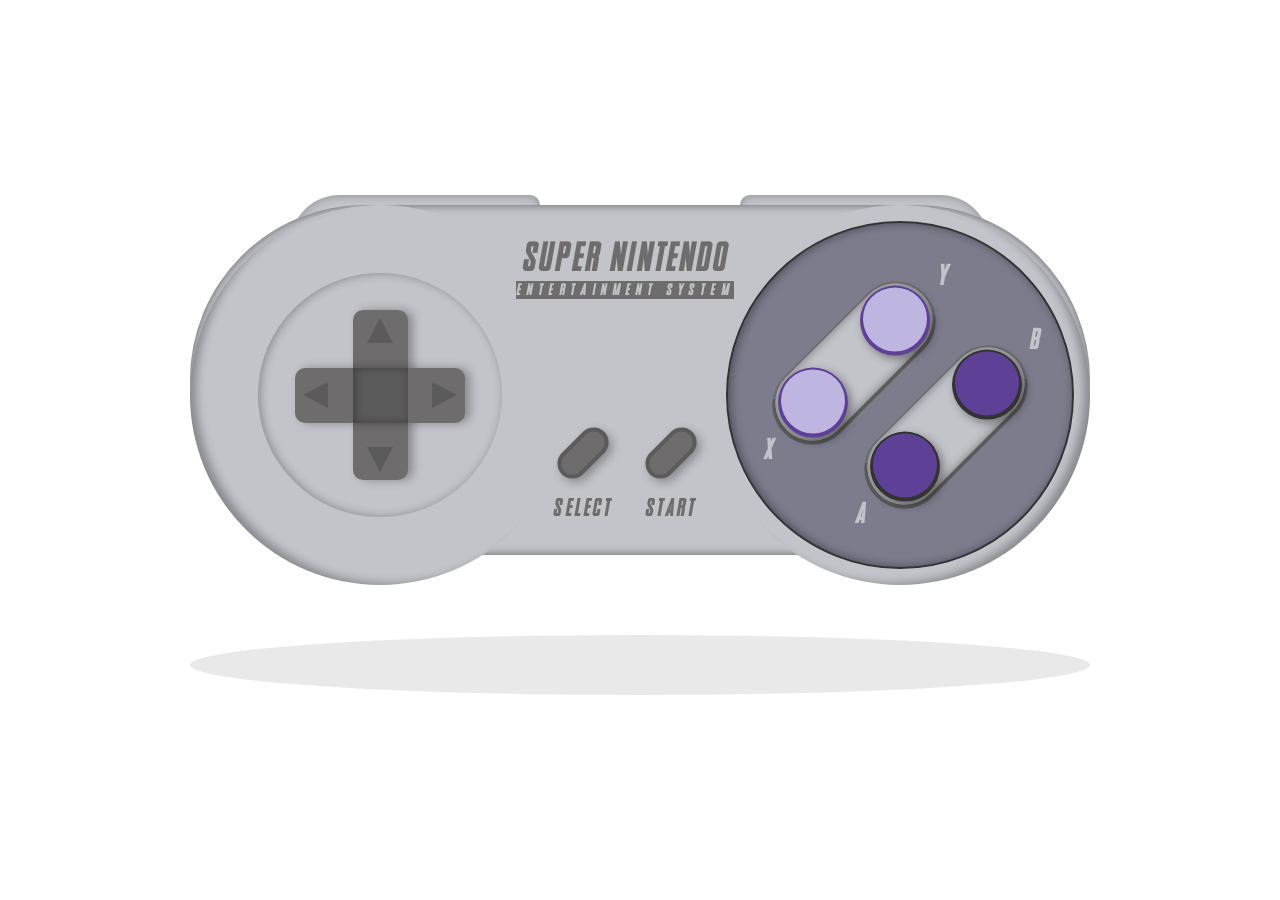
==== index.html @ cfde3da2 "first commit" ====
<!DOCTYPE html>
<html lang="en">
    <head>
        <meta charset="UTF-8" />
        <meta http-equiv="X-UA-Compatible" content="IE=edge" />
        <meta name="viewport" content="width=device-width, initial-scale=1.0" />
        <link rel="stylesheet" href="./css/global.css">
        <link rel="stylesheet" href="./css/joystick-top.css">
        <link rel="stylesheet" href="./css/left-hand.css">
        <link rel="stylesheet" href="./css/center.css">
        <link rel="stylesheet" href="./css//right-rand.css">
        <title>Document</title>
    </head>
    <body>
        <main>
            <div class="joystick">

                <section class="joystick__top">
                    <button class="top__button--l1"></button>
                    <button class="top__button--r1"></button>
                </section>

                <section class="joystick__front">
                    <aside class="left-hand">
                        <div class="directional">
                            <div class="row">
                                <button class="arrow-left"></button>
                                <span></span>
                                <button class="arrow-right"></button>
                            </div>

                            <div class="column">
                                <button class="arrow-up"></button>
                                <button class="arrow-down"></button>
                            </div>
                        </div>
                    </aside>

                    <section class="center">
                        <header>
                            <h1>SUPER NINTENDO</h1>
                            <p>entertainment system</p>
                        </header>

                        <section class="center__control">
                            <div class="control__button">
                                <button></button>
                                <span>select</span>
                            </div>
                            <div class="control__button">
                                <button></button>
                                <span>start</span>
                            </div>
                        </section>
                    </section>

                    <aside class="right-hand">
                        <div class="actions">
                            <div class="actions__buttons--group1">
                                <span>y</span>

                                <div class="actions__buttons">
                                    <button class="buttons__bt--y"></button>
                                    <button class="buttons__bt--x"></button>
                                </div>

                                <span>x</span>
                            </div>

                            <div class="actions__buttons--group2">
                                <span>b</span>

                                <div class="actions__buttons">
                                    <button class="buttons__bt--b"></button>
                                    <button class="buttons__bt--a"></button>
                                </div>

                                <span>a</span>
                            </div>
                        </div>
                    </aside>
                </section>
            </div>

            <div class="shadow"></div>
        </main>
    </body>
</html>
---- css/global.css ----
:root {
    --default: #c2c4ca;
    --gray: #5b5b5b;
    --gray-dark: #333333;
    --gray-low: #6e6c6c;
    --purple: #5e4197;
    --purple-low: #beb5e0;
    --purple-base: #7d7c8d;
    --shadow: 4px 2px 5px rgba(0, 0, 0, 0.5);
}

@font-face {
    font-family: "SNES";
    src: url("../fonts/SNES\ Italic.ttf");
}

* {
    box-sizing: border-box;

    margin: 0;
    padding: 0;
}

button {
    border: none;
}

main {
    font-family: 'SNES';
    color: var(--gray-low);

    height: 100vh;

    display: flex;
    align-items: center;
    justify-content: center;
    flex-direction: column;
    gap: 5rem;
}

.joystick {
    background-color: var(--default);
    width: 900px;
    height: 350px;
    
    border-radius: 200px;
    /* box-shadow: inset 0 -10px 10px -4px rgba(0, 0, 0, 0.3); */
    box-shadow: inset 0 0 10px rgba(0, 0, 0, 0.5);

    position: relative;
}

.left-hand,
.right-hand {
    background-color: var(--default);
    width: 380px;
    height: 380px;
    
    border-radius: 50%;
    /* box-shadow: 0 5px 10px rgba(0, 0, 0, 0.5); */

    padding: 1rem;

    display: flex;
    align-items: center;
    justify-content: center;
}

.shadow {
    background-color: #e9e9e9;
    width: 900px;
    height: 60px;

    border-radius: 70%;
}
---- css/joystick-top.css ----
.joystick__top {
    position: absolute;
    top: -10px;

    width: 100%;

    display: flex;
    justify-content: space-around;
}

.joystick__top button {
    background-color: var(--default);
    width: 250px;
    height: 50px;

    border: none;
    box-shadow: inset 0 0 10px rgba(0, 0, 0, 0.3);

    z-index: -1;
}

.joystick__top .top__button--l1 {
    border-radius: 100px 20px 0 0;
}

.top__button--r1 {
    border-radius: 20px 100px 0 0;
}

.joystick__front {
    display: flex;
    align-items: center;
    justify-content: space-between;

    border-radius: 300px;

    z-index: 2;
}
---- css/left-hand.css ----
.left-hand {
    box-shadow: inset 10px -5px 10px -4px rgba(0, 0, 0, 0.3);
}

.left-hand .directional {
    padding: 2rem;
    width: 70%;
    height: 70%;
    background-color: var(--default);

    border-radius: 50%;
    box-shadow: inset 2px 0 10px rgba(0, 0, 0, 0.3);

    display: flex;
    align-items: center;
    justify-content: center;
}

.directional .row,
.directional .column {
    position: absolute;

    background-color: var(--gray-low);
    
    border-radius: 10px;
    box-shadow: 5px 0 10px rgba(0, 0, 0, 0.3);

    display: flex;
    align-items: center;
    justify-content: space-between;
}

.directional .row {
    width: 170px;
    height: 55px;
    border-radius: 10px;
    
    padding: 0 0.5rem;
    
    z-index: 1;
}

.directional .column {
    width: 55px;
    height: 170px;
    
    padding: 0.5rem 0;

    flex-direction: column;
}

.arrow-left {
    border-top: 13px solid var(--gray-low);
    border-bottom: 13px solid var(--gray-low);
    border-right: 25px solid var(--gray);
}

.arrow-right {
    border-top: 13px solid var(--gray-low);
    border-bottom: 13px solid var(--gray-low);
    border-left: 25px solid var(--gray);
}

.row span {
    background-color: var(--gray);
    height: 100%;
    width: 55px;

    box-shadow: inset 2px 0 10px rgba(0, 0, 0, 0.3);
}

.arrow-up {
    border-left: 13px solid var(--gray-low);
    border-right: 13px solid var(--gray-low);
    border-bottom: 25px solid var(--gray);
}

.arrow-down {
    border-left: 13px solid var(--gray-low);
    border-right: 13px solid var(--gray-low);
    border-top: 25px solid var(--gray);
}

.arrow-down:hover {
    transform: scale(0.8);
}
---- css/center.css ----
.center {
    position: absolute;
    left: 35%;

    width: 240px;
    height: 320px;

    display: flex;
    flex-direction: column;
    align-items: center;
    justify-content: space-between;

}

.center header {
    text-align: center;
}

.center header h1 {
    font-size: 2.5rem;
    letter-spacing: 0.2rem;
}

.center header p {
    background-color: var(--gray-low);
    
    color: var(--default);
    font-weight: bold;
    letter-spacing: 0.4rem;
}

.center__control {
    width: 100%;
    height: 100px;

    margin-bottom: 2rem;

    display: flex;
    align-items: center;
    justify-content: center;
    gap: 2rem;
}

.control__button {
    display: flex;
    flex-direction: column;
    align-items: center;
    gap: 0.8rem;
}

.control__button button {
    background-color: var(--gray-low);
    width: 30px;
    height: 60px;

    border: 4px solid var(--gray);
    border-radius: 30px;
    box-shadow: 5px 0 10px rgba(0, 0, 0, 0.3);
    
    transform: rotate(45deg);
}

.control__button button:active {
    transform: rotate(45deg) scale(0.95);
}

.control__button span {
    font-size: 1.5rem;
    font-weight: bold;
    letter-spacing: 0.2rem;
}
---- css/right-rand.css ----
.right-hand {
    box-shadow: inset -10px -5px 10px -4px rgba(0, 0, 0, 0.3);
}

.right-hand .actions {
    background-color: var(--purple-base);
    width: 100%;
    height: 100%;

    border: 2px solid var(--gray-dark);
    border-radius: 50%;
    box-shadow: inset 2px 0 10px rgba(0, 0, 0, 0.4);

    padding: 2rem;

    display: flex;
    align-items: center;
    justify-content: space-around;

    position: relative;
}

.actions__buttons--group1,
.actions__buttons--group2 {
    width: 80px;
    height: 280px;

    display: flex;
    justify-content: center;
    align-items: center;
    flex-direction: column;

    transform: rotate(45deg);
}

.actions__buttons--group1 span,
.actions__buttons--group2 span {
    color: var(--default);
    font-size: 1.8rem;
    font-weight: bold;

    transform: rotate(-45deg);
}

.actions__buttons--group1 {
    position: absolute;
    top: 0;
    left: 25%;
}

.actions__buttons--group2 {
    position: absolute;
    bottom: 0;
    right: 25%;
}

.actions__buttons {
    background-color: var(--default);
    width: 100%;
    height: 80%;

    margin: 0.5rem;
    padding: 0.2rem;

    border: 2px solid var(--gray-low);
    border-bottom: 4px solid var(--gray);
    border-right: 4px solid var(--gray);
    box-shadow: inset 0 0 10px rgba(0, 0, 0, 0.4);
    border-radius: 100px;

    display: flex;
    justify-content: space-between;
    align-items: center;
    flex-direction: column;
}

.buttons__bt--y,
.buttons__bt--x,
.buttons__bt--b,
.buttons__bt--a {
    width: 70px;
    height: 70px;

    box-shadow: 5px 0 10px rgba(0, 0, 0, 0.4);
    border-radius: 50%;
}

.buttons__bt--y:active,
.buttons__bt--x:active,
.buttons__bt--b:active,
.buttons__bt--a:active {
    transform: scale(0.95);
}

.buttons__bt--y,
.buttons__bt--x {
    background-color: var(--purple-low);
    
    border: 2px solid var(--purple);
    border-bottom: 4px solid var(--purple);
    border-right: 4px solid var(--purple);
}

.buttons__bt--b,
.buttons__bt--a {
    background-color: var(--purple);
    
    border: 2px solid var(--gray-dark);
    border-bottom: 4px solid var(--gray-dark);
    border-right: 4px solid var(--gray-dark);
}
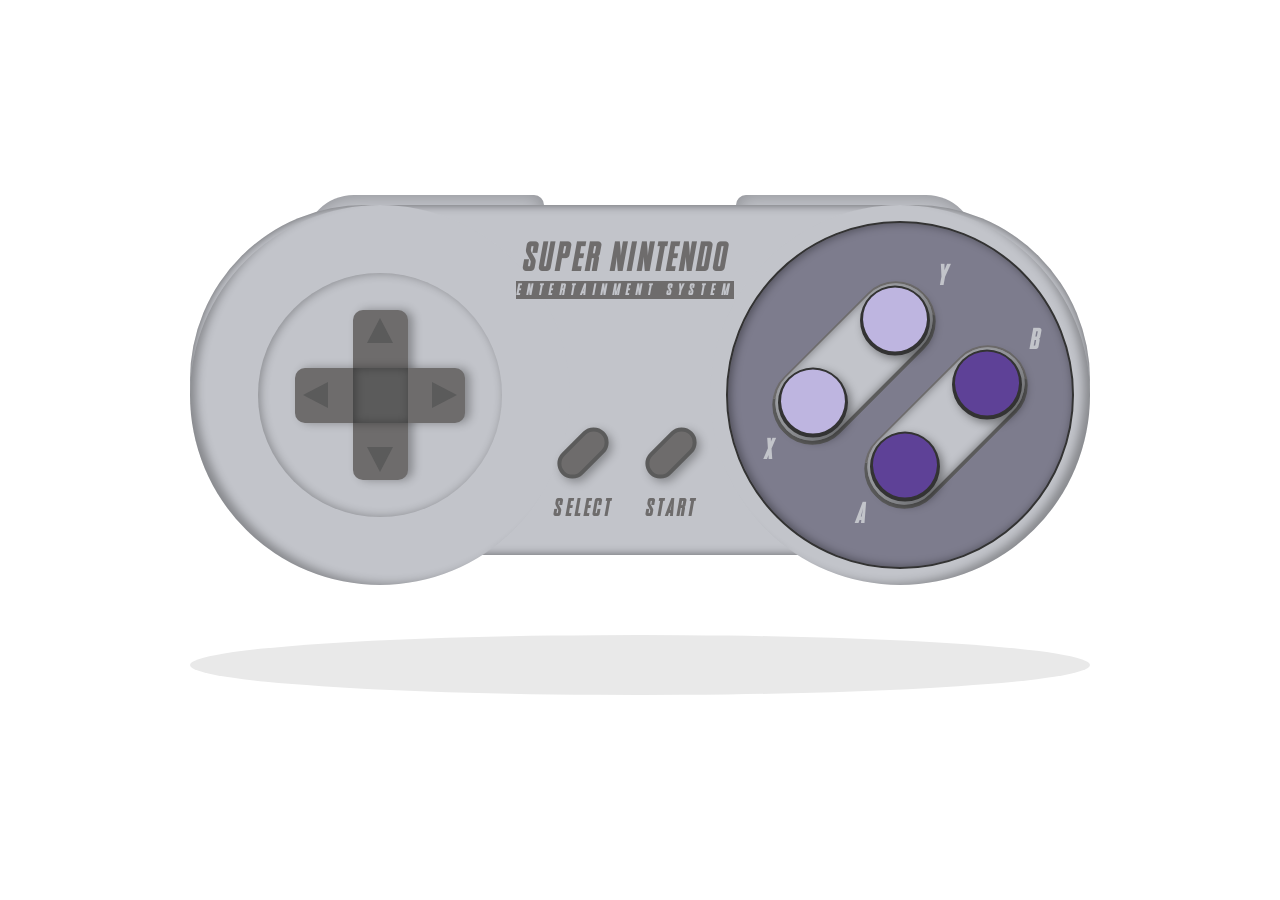
==== commit 808506aa: "update" ====
--- a/index.html
+++ b/index.html
@@ -81,7 +81,7 @@
                     </aside>
                 </section>
             </div>
-
+            
             <div class="shadow"></div>
         </main>
     </body>
--- a/css/joystick-top.css
+++ b/css/joystick-top.css
@@ -5,16 +5,17 @@
     width: 100%;
 
     display: flex;
-    justify-content: space-around;
+    justify-content: center;
+    gap: 12rem;
 }
 
 .joystick__top button {
     background-color: var(--default);
-    width: 250px;
+    width: 240px;
     height: 50px;
 
     border: none;
-    box-shadow: inset 0 0 10px rgba(0, 0, 0, 0.3);
+    box-shadow: inset 0 0 20px rgba(0, 0, 0, 0.3);
 
     z-index: -1;
 }
--- a/css/right-rand.css
+++ b/css/right-rand.css
@@ -96,9 +96,9 @@
 .buttons__bt--x {
     background-color: var(--purple-low);
     
-    border: 2px solid var(--purple);
-    border-bottom: 4px solid var(--purple);
-    border-right: 4px solid var(--purple);
+    border: 2px solid var(--gray-dark);
+    border-bottom: 4px solid var(--gray-dark);
+    border-right: 4px solid var(--gray-dark);
 }
 
 .buttons__bt--b,
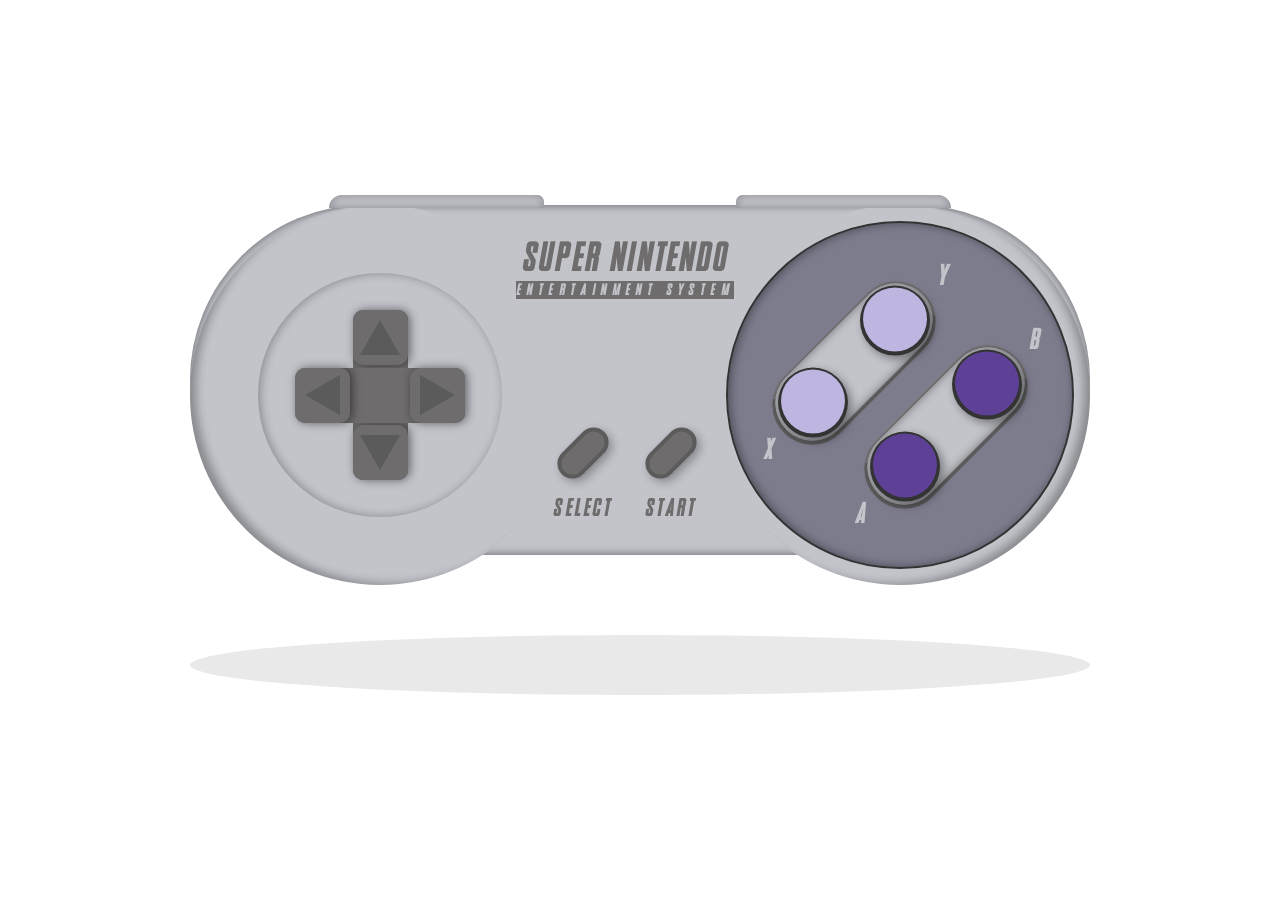
==== commit 6c7743f9: "update" ====
--- a/index.html
+++ b/index.html
@@ -24,14 +24,23 @@
                     <aside class="left-hand">
                         <div class="directional">
                             <div class="row">
-                                <button class="arrow-left"></button>
-                                <span></span>
-                                <button class="arrow-right"></button>
+                                <button class="bto__left">
+                                    <span class="arrow"></span>
+                                </button>
+
+                                <button class="bto__right">
+                                    <span class="arrow"></span>
+                                </button>
                             </div>
 
                             <div class="column">
-                                <button class="arrow-up"></button>
-                                <button class="arrow-down"></button>
+                                <button class="bto__up">
+                                    <span class="arrow"></span>
+                                </button>
+
+                                <button class="bto__down">
+                                    <span class="arrow"></span>
+                                </button>
                             </div>
                         </div>
                     </aside>
--- a/css/joystick-top.css
+++ b/css/joystick-top.css
@@ -11,21 +11,26 @@
 
 .joystick__top button {
     background-color: var(--default);
-    width: 240px;
-    height: 50px;
+    width: 215px;
+    height: 13px;
 
     border: none;
-    box-shadow: inset 0 0 20px rgba(0, 0, 0, 0.3);
+    box-shadow: inset 0 0 10px rgba(0, 0, 0, 0.3);
 
-    z-index: -1;
 }
 
-.joystick__top .top__button--l1 {
-    border-radius: 100px 20px 0 0;
+.top__button--l1 {
+    border-radius: 100px 50px 0 0;
 }
 
 .top__button--r1 {
-    border-radius: 20px 100px 0 0;
+    border-radius: 50px 100px 0 0;
+}
+
+.top__button--l1:active,
+.top__button--r1:active {
+    height: 10px;
+    margin-top: 3px;
 }
 
 .joystick__front {
--- a/css/left-hand.css
+++ b/css/left-hand.css
@@ -20,67 +20,72 @@
 .directional .column {
     position: absolute;
 
-    background-color: var(--gray-low);
-    
+    background-color: var(--gray-low);    
     border-radius: 10px;
-    box-shadow: 5px 0 10px rgba(0, 0, 0, 0.3);
 
     display: flex;
+    justify-content: space-between;
     align-items: center;
-    justify-content: space-between;
 }
 
 .directional .row {
     width: 170px;
     height: 55px;
-    border-radius: 10px;
-    
-    padding: 0 0.5rem;
-    
+
     z-index: 1;
 }
 
 .directional .column {
     width: 55px;
     height: 170px;
-    
-    padding: 0.5rem 0;
 
     flex-direction: column;
 }
 
-.arrow-left {
-    border-top: 13px solid var(--gray-low);
-    border-bottom: 13px solid var(--gray-low);
-    border-right: 25px solid var(--gray);
+.bto__left,
+.bto__right,
+.bto__up,
+.bto__down {
+    background-color: var(--gray-low);
+    width: 55px;
+    height: 55px;
+
+    border-radius: 10px;
+    box-shadow: 2px 0 10px rgba(0, 0, 0, 0.5);
+
+    display: flex;
+    align-items: center;
+    justify-content: center;
 }
 
-.arrow-right {
-    border-top: 13px solid var(--gray-low);
-    border-bottom: 13px solid var(--gray-low);
-    border-left: 25px solid var(--gray);
+.bto__left:active,
+.bto__right:active,
+.bto__up:active,
+.bto__down:active {
+    transform: scale(0.95);
+    border: 1px solid var(--gray-dark);
+} 
+
+.bto__left .arrow {
+    border-top: 20px solid var(--gray-low);
+    border-bottom: 20px solid var(--gray-low);
+    border-right: 35px solid var(--gray);
 }
 
-.row span {
-    background-color: var(--gray);
-    height: 100%;
-    width: 55px;
-
-    box-shadow: inset 2px 0 10px rgba(0, 0, 0, 0.3);
+.bto__right .arrow {
+    border-top: 20px solid var(--gray-low);
+    border-bottom: 20px solid var(--gray-low);
+    border-left: 35px solid var(--gray);
 }
 
-.arrow-up {
-    border-left: 13px solid var(--gray-low);
-    border-right: 13px solid var(--gray-low);
-    border-bottom: 25px solid var(--gray);
+.bto__up .arrow {
+    border-left: 20px solid var(--gray-low);
+    border-right: 20px solid var(--gray-low);
+    border-bottom: 35px solid var(--gray);
 }
 
-.arrow-down {
-    border-left: 13px solid var(--gray-low);
-    border-right: 13px solid var(--gray-low);
-    border-top: 25px solid var(--gray);
+.bto__down .arrow {
+    border-left: 20px solid var(--gray-low);
+    border-right: 20px solid var(--gray-low);
+    border-top: 35px solid var(--gray);
 }
-
-.arrow-down:hover {
-    transform: scale(0.8);
-}
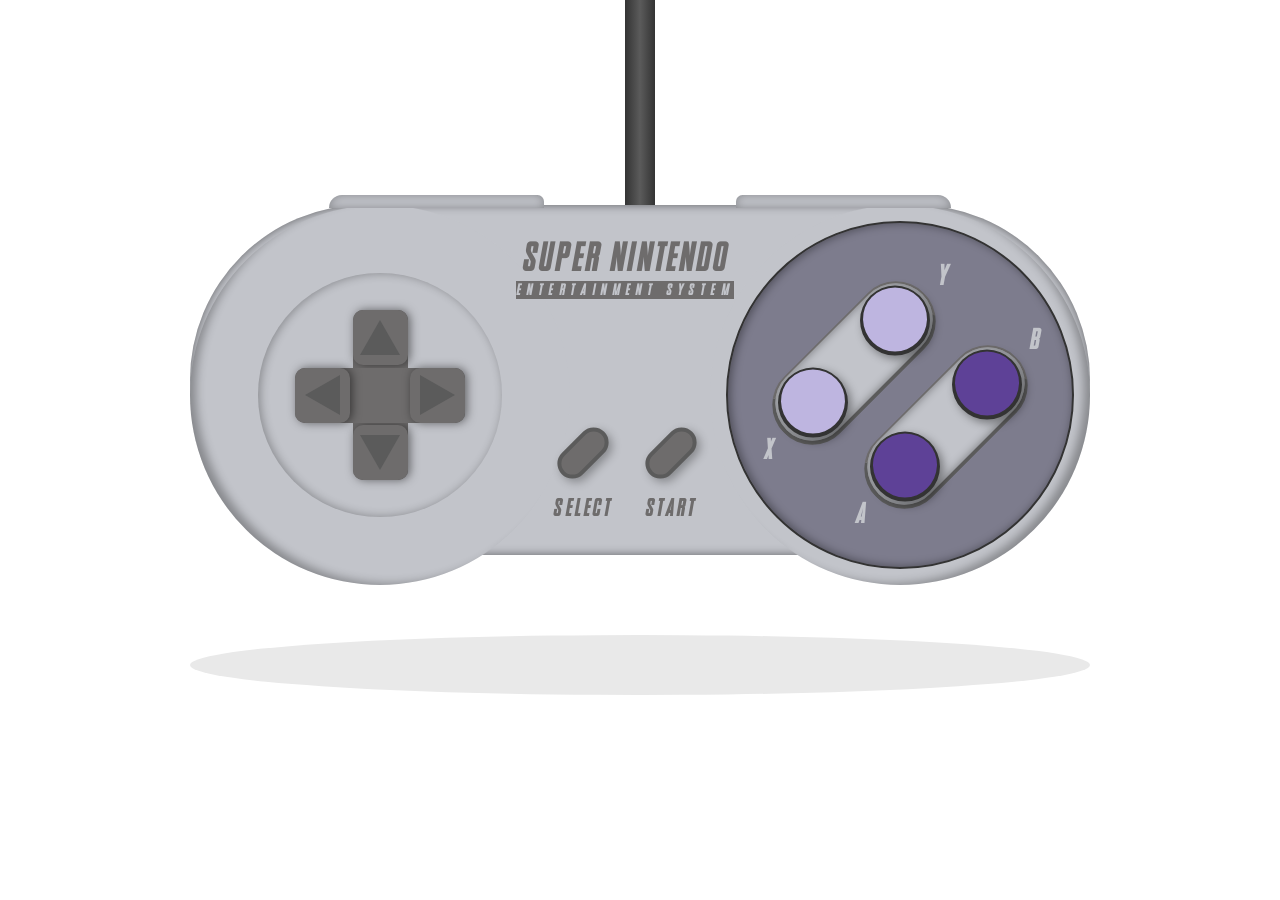
==== commit 12c582ba: "create cable" ====
--- a/index.html
+++ b/index.html
@@ -13,8 +13,9 @@
     </head>
     <body>
         <main>
+            <div class="cable"></div>
+
             <div class="joystick">
-
                 <section class="joystick__top">
                     <button class="top__button--l1"></button>
                     <button class="top__button--r1"></button>
--- a/css/global.css
+++ b/css/global.css
@@ -26,7 +26,7 @@
 }
 
 main {
-    font-family: 'SNES';
+    font-family: "SNES";
     color: var(--gray-low);
 
     height: 100vh;
@@ -38,11 +38,24 @@
     gap: 5rem;
 }
 
+.cable {
+    width: 30px;
+    height: 300px;
+    position: absolute;
+    top: 0;
+    background: linear-gradient(
+        90deg,
+        var(--gray-dark),
+        var(--gray),
+        var(--gray-dark)
+    );
+}
+
 .joystick {
     background-color: var(--default);
     width: 900px;
     height: 350px;
-    
+
     border-radius: 200px;
     /* box-shadow: inset 0 -10px 10px -4px rgba(0, 0, 0, 0.3); */
     box-shadow: inset 0 0 10px rgba(0, 0, 0, 0.5);
@@ -55,7 +68,7 @@
     background-color: var(--default);
     width: 380px;
     height: 380px;
-    
+
     border-radius: 50%;
     /* box-shadow: 0 5px 10px rgba(0, 0, 0, 0.5); */
 
@@ -72,4 +85,4 @@
     height: 60px;
 
     border-radius: 70%;
-}+}
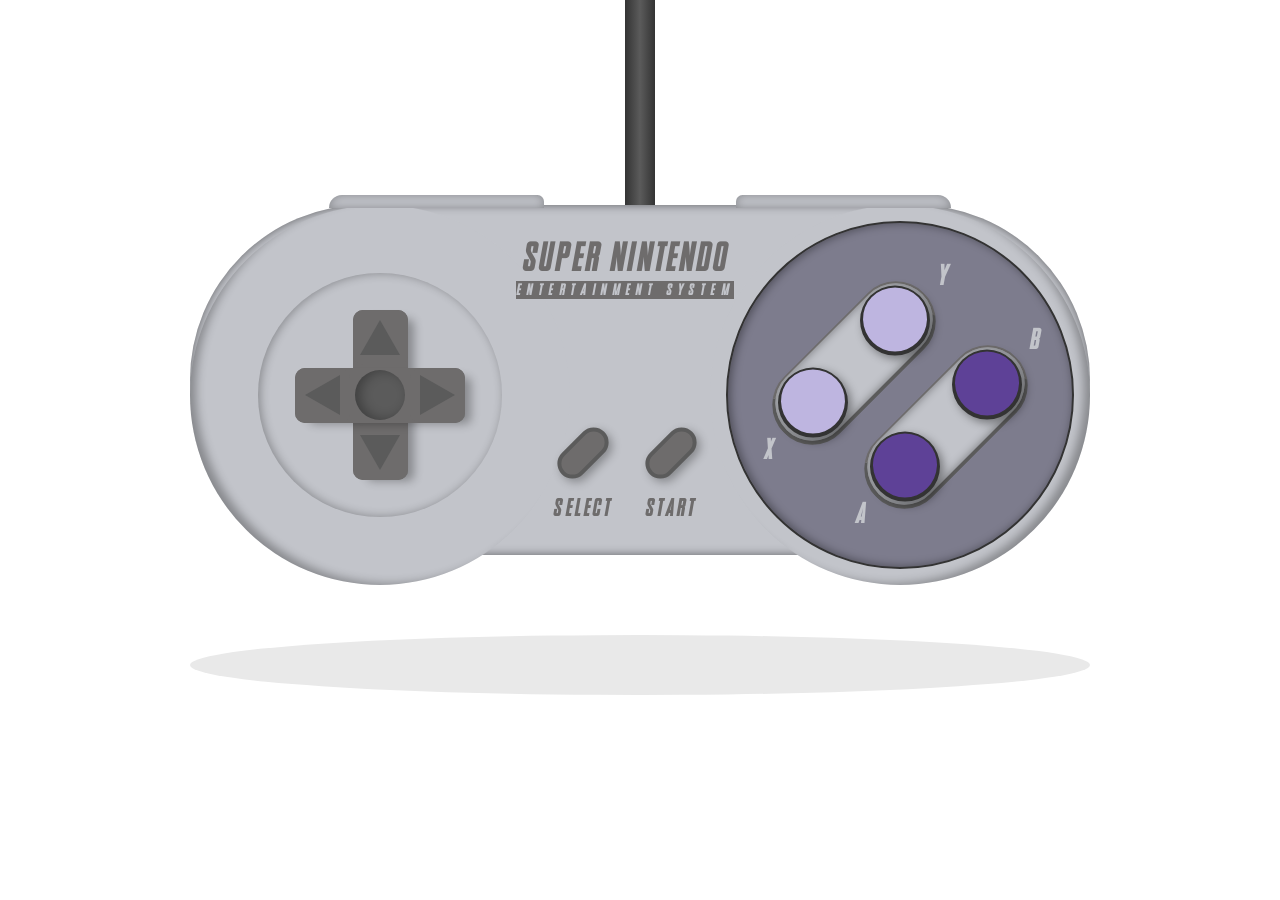
==== commit 74dcd9f1: "update directional" ====
--- a/index.html
+++ b/index.html
@@ -29,6 +29,8 @@
                                     <span class="arrow"></span>
                                 </button>
 
+                                <span></span>
+                                
                                 <button class="bto__right">
                                     <span class="arrow"></span>
                                 </button>
--- a/css/global.css
+++ b/css/global.css
@@ -57,7 +57,6 @@
     height: 350px;
 
     border-radius: 200px;
-    /* box-shadow: inset 0 -10px 10px -4px rgba(0, 0, 0, 0.3); */
     box-shadow: inset 0 0 10px rgba(0, 0, 0, 0.5);
 
     position: relative;
--- a/css/joystick-top.css
+++ b/css/joystick-top.css
@@ -16,7 +16,6 @@
 
     border: none;
     box-shadow: inset 0 0 10px rgba(0, 0, 0, 0.3);
-
 }
 
 .top__button--l1 {
--- a/css/left-hand.css
+++ b/css/left-hand.css
@@ -22,6 +22,7 @@
 
     background-color: var(--gray-low);    
     border-radius: 10px;
+    box-shadow: 10px 5px 10px -4px rgba(0, 0, 0, 0.3);
 
     display: flex;
     justify-content: space-between;
@@ -33,6 +34,15 @@
     height: 55px;
 
     z-index: 1;
+}
+
+.directional .row > span {
+    background-color: var(--gray);
+    width: 50px;
+    height: 50px;
+
+    border-radius: 50%;
+    box-shadow: inset 5px 0 12px rgba(0, 0, 0, 0.3);
 }
 
 .directional .column {
@@ -51,7 +61,6 @@
     height: 55px;
 
     border-radius: 10px;
-    box-shadow: 2px 0 10px rgba(0, 0, 0, 0.5);
 
     display: flex;
     align-items: center;
@@ -64,6 +73,7 @@
 .bto__down:active {
     transform: scale(0.95);
     border: 1px solid var(--gray-dark);
+    box-shadow: 2px 0 10px rgba(0, 0, 0, 0.5);
 } 
 
 .bto__left .arrow {
